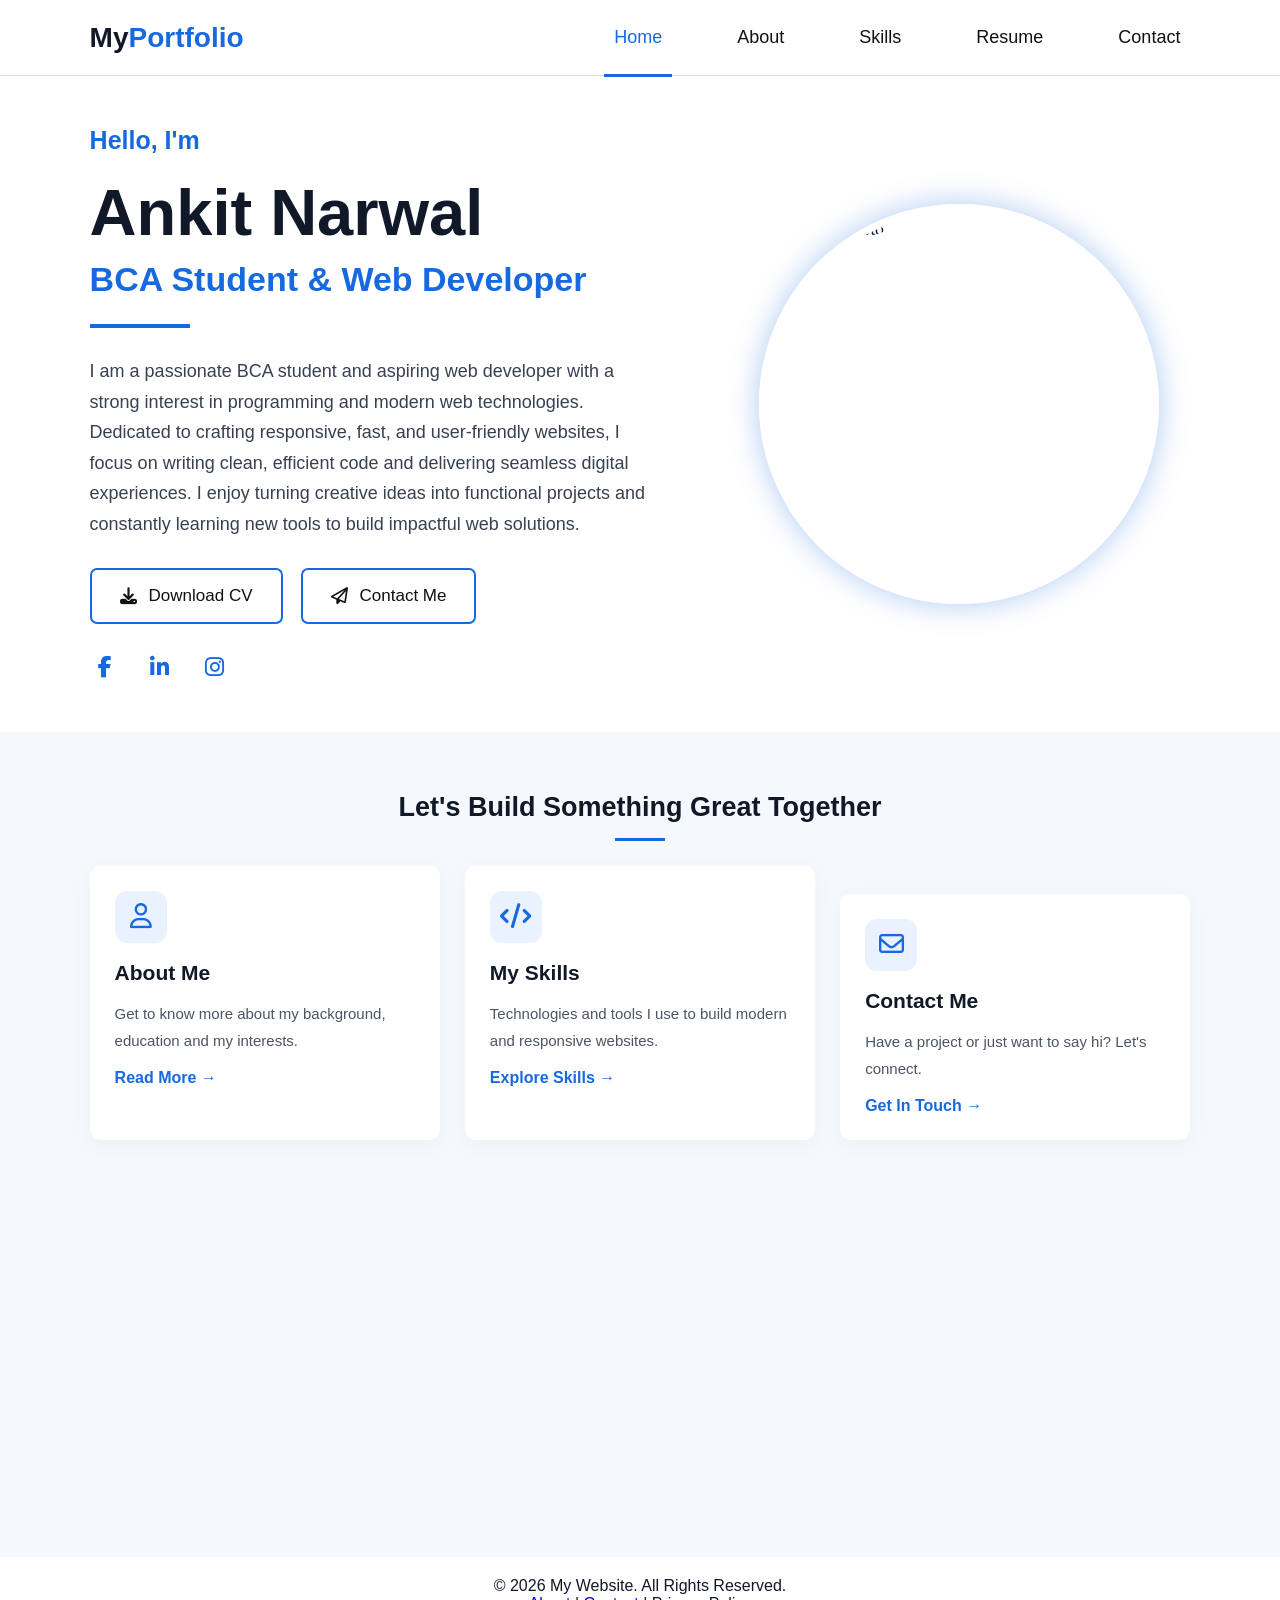
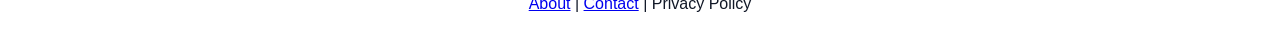
==== index.html @ ecdee52a "Rename home.html to index.html" ====
<!DOCTYPE html>
<html lang="en">
<head>
    <meta charset="UTF-8">
    <meta name="viewport" content="width=device-width, initial-scale=1.0">

    <title>MyPortfolio - BCA Student & Web Developer</title>

    <!-- CSS File -->
    <link rel="stylesheet" href="style.css">

    <!-- Font Awesome Icons -->
    <link rel="stylesheet"
          href="https://cdnjs.cloudflare.com/ajax/libs/font-awesome/6.5.1/css/all.min.css">
</head>

<body>

    <!-- ================= NAVBAR ================= -->
    <header>
        <nav class="navbar">

            <div class="logo">
                My<span>Portfolio</span>
            </div>

            <ul class="nav-links">
                <li><a href="#home" class="active">Home</a></li>
                <li><a href="about.html">About</a></li>
                <li><a href="skills.html">Skills</a></li>
                <li><a href="resume.html">Resume</a></li>
                <li><a href="contact.html">Contact</a></li>
            </ul>

        </nav>
    </header>


    <!-- ================= HERO SECTION ================= -->
    <section class="hero" id="home">

        <div class="hero-text">

            <h3>Hello, I'm</h3>

            <h1>Ankit Narwal</h1>

            <h2>BCA Student & Web Developer</h2>

            <div class="line"></div>

            <p>
                I am a passionate BCA student and aspiring web developer with a strong interest in programming and modern web technologies.
                Dedicated to crafting responsive, fast, and user-friendly websites, I focus on writing clean, efficient code and delivering seamless digital experiences.
                I enjoy turning creative ideas into functional projects and constantly learning new tools to build impactful web solutions.
            </p>
<div class="buttons">
    <a href="cv.pdf" download="cv.pdf" id="downloadBtn" class="btn secondary">
        <i class="fa-solid fa-download"></i> Download CV
    </a>

    <a href="contact.html" class="btn secondary">
        <i class="fa-regular fa-paper-plane"></i> Contact Me
    </a>
</div>
            

            <!-- Social Media -->
            <div class="social-icons">
                <a href="https://www.facebook.com/Ankit.narwal335">
                    <i class="fa-brands fa-facebook-f"></i></a>
                <a href="https://www.linkedin.com/in/ankit-narwal9835359835">
                    <i class="fa-brands fa-linkedin-in"></i></a>
                <a href="https://www.instagram.com/ankit.narwal335?stkn=NWt1cDQ1cmR1cjhk">
                    <i class="fa-brands fa-instagram"></i></a>
            </div>

        </div>


        <!-- Profile Image -->
        <div class="hero-image">

            <div class="circle">
                <img src="NARWAL.png" alt="Profile Photo">
            </div>

        </div>

    </section>


    <!-- ================= CARDS SECTION ================= -->
    <section class="cards-section">

        <h2>Let's Build Something Great Together</h2>

        <div class="small-line"></div>

        <div class="cards">

            <!-- About -->
            <div class="card" id="about">

                <div class="icon">
                    <i class="fa-regular fa-user"></i>
                </div>

                <h3>About Me</h3>

                <p>
                    Get to know more about my background,
                    education and my interests.
                </p>

                <a href="about.html">
                    Read More →
                </a>

            </div>

            <!-- Skills -->
            <div class="card" id="skills">

                <div class="icon">
                    <i class="fa-solid fa-code"></i>
                </div>

                <h3>My Skills</h3>

                <p>
                    Technologies and tools I use to build
                    modern and responsive websites.
                </p>

                <a href="skills.html">
                    Explore Skills →
                </a>

            </div>
            <div class="buttons"> 

            <!-- Contact -->
            <div class="card" id="contact">

                <div class="icon">
                    <i class="fa-regular fa-envelope"></i>
                </div>

                <h3>Contact Me</h3>

                <p>
                    Have a project or just want to say hi?
                    Let's connect.
                </p>

                <a href="contact.html">
                    Get In Touch →
                </a>

            </div>
        </div>
    </section>

    <!-- ================= RESUME ================= -->
    <section id="resume"></section>
   <!-- Footer -->
    <footer>
      <p>&copy; 2026 My Website. All Rights Reserved.</p>
      <p><a href="about.html">About</a> | <a href="contact.html">Contact</a> | Privacy Policy</p>
    </footer>

    <!-- Toast Notification Box -->
    <div id="toast" class="toast">Resume download started!</div>

    <!-- JavaScript -->
    <script>
      const downloadBtn = document.getElementById("downloadBtn");
      const toast = document.getElementById("toast");

      downloadBtn.addEventListener("click", function(e) {
        e.preventDefault();       
        toast.className = "toast show"; 
        setTimeout(function() {
          window.open("cv.pdf", "_blank");
        }, 1500);
        setTimeout(function() { 
          toast.className = "toast"; 
        }, 6000);
      });
    </script>
  </body>
</html>
---- style.css ----
/* ================= BASIC ================= */
* {
    margin: 0;
    padding: 0;
    box-sizing: border-box;
}
html {
    scroll-behavior: smooth;
}
body {
    font-family: Arial, sans-serif;
    color: #111827;
    background: white;
}
/* ================= NAVBAR ================= */
header {
    border-bottom: 1px solid #ddd;
}
.navbar {
    height: 75px;
    display: flex;
    align-items: center;
    justify-content: space-between;
    padding: 0 7%;
}
.logo {
    font-size: 28px;
    font-weight: bold;
}
.logo span {
    color: #1769e0;
}
.nav-links {
    display: flex;
    list-style: none;
    gap: 55px;
}
.nav-links a {
    text-decoration: none;
    color: #111;
    font-size: 18px;
    padding: 27px 10px;
}
.nav-links a:hover,
.nav-links .active {
    color: #1769e0;
    border-bottom: 3px solid #1769e0;
}
/* ================= HERO ================= */
.hero {
    min-height: 560px;
    display: flex;
    align-items: center;
    justify-content: space-between;
    padding: 50px 7%;
}
.hero-text {
    width: 52%;
}
.hero-text h3 {
    color: #1769e0;
    font-size: 25px;
    margin-bottom: 20px;
}
.hero-text h1 {
    font-size: 65px;
    margin-bottom: 10px;
}
.hero-text h2 {
    color: #1769e0;
    font-size: 34px;
    margin-bottom: 25px;
}
.line {
    width: 100px;
    height: 4px;
    background: #1769e0;
    margin-bottom: 28px;
}
.hero-text p {
    font-size: 18px;
    line-height: 1.7;
    max-width: 650px;
    color: #374151;
}
/* ================= BUTTONS ================= */
.buttons {
    display: flex;
    gap: 18px;
    margin-top: 28px;
}
.btn {
    text-decoration: none;
    padding: 16px 28px;
    border-radius: 7px;
    font-size: 17px;
    display: inline-flex;
    gap: 12px;
    align-items: center;
}
.primary {
    background: #1769e0;
    color: white;
    border: 2px solid #1769e0;
}
.secondary {
    border: 2px solid #1769e0;
    color: #111;
}
.primary:hover {
    background: #0d55bd;
}
.secondary:hover {
    background: #1769e0;
    color: white;
}
/* ================= SOCIAL ICONS ================= */
.social-icons {
    display: flex;
    gap: 25px;
    margin-top: 28px;
}
.social-icons a {
    width: 30px;
    height: 30px;
    display: flex;
    align-items: center;
    justify-content: center;
    color: #1769e0;
    font-size: 22px;
    text-decoration: none;
}
/* ================= PROFILE IMAGE ================= */
.hero-image {
    width: 42%;
    display: flex;
    justify-content: center;
}
.circle {
    width: 400px;
    height: 400px;
    border-radius: 50%;
    padding: 10px;
    border: 7px solid white;
    box-shadow: 0 0 30px rgba(23, 105, 224, 0.35);
    overflow: hidden;
}
.circle img {
    width: 100%;
    height: 100%;
    object-fit: cover;
    border-radius: 50%;
}
/* ================= CARDS SECTION ================= */
.cards-section {
    background: #f5f8fc;
    padding: 60px 7% 80px; /* thoda padding badha di */
    text-align: center;
    min-height: calc(100vh - 75px); /* <-- YE LINE ADD KAREIN (Screen poori bhari dikhegi) */
}
.cards-section > h2 {
    font-size: 27px;
    margin-bottom: 15px;
}
.small-line {
    width: 50px;
    height: 3px;
    background: #1769e0;
    margin: auto;
    margin-bottom: 25px;
}
/* ================= CARDS ================= */
.cards {
    display: grid;
    grid-template-columns: repeat(3, 1fr);
    gap: 25px;
}
.card {
    background: white;
    text-align: left;
    padding: 25px;
    min-height: 230px;
    border-radius: 10px;
    box-shadow: 0 5px 20px rgba(0, 0, 0, 0.04);
}
.icon {
    width: 52px;
    height: 52px;
    display: flex;
    align-items: center;
    justify-content: center;
    background: #eaf2ff;
    color: #1769e0;
    border-radius: 12px;
    font-size: 25px;
    margin-bottom: 18px;
}
.card h3 {
    font-size: 21px;
    margin-bottom: 15px;
}
.card p {
    color: #4b5563;
    font-size: 15px;      
    line-height: 1.8;      
    margin-bottom: 15px;
}
.card p b {
    color: #111827;
    display: inline-block;
}
.card a {
    color: #1769e0;
    font-weight: bold;
    text-decoration: none;
    font-size: 16px;
}
.card:hover {
    transform: translateY(-5px);
    transition: 0.3s;
}
/* ================= MOBILE ================= */
@media (max-width: 900px) {
    .navbar {
        height: auto;
        padding: 20px;
        flex-direction: column;
        gap: 20px;
    }
    .nav-links {
        gap: 15px;
        flex-wrap: wrap;
        justify-content: center;
    }
    .nav-links a {
        padding: 10px;
    }
    .hero {
        flex-direction: column;
        text-align: center;
        padding: 50px 20px;
    }
    .hero-text {
        width: 100%;
    }
    .hero-text h1 {
        font-size: 48px;
    }
    .hero-text h2 {
        font-size: 27px;
    }
    .line {
        margin: 20px auto;
    }
    .buttons {
        justify-content: center;
        flex-wrap: wrap;
    }
    .social-icons {
        justify-content: center;
    }
    .hero-image {
        width: 100%;
        margin-top: 40px;
    }
    .circle {
        width: 300px;
        height: 300px;
    }
    .cards {
        grid-template-columns: 1fr 1fr;
    }
}
@media (max-width: 600px) {
    .nav-links {
        gap: 5px;
    }
    .nav-links a {
        font-size: 15px;
    }
    .hero-text h1 {
        font-size: 40px;
    }
    .hero-text h2 {
        font-size: 23px;
    }
    .cards {
        grid-template-columns: 1fr;
    }
    .circle {
        width: 250px;
        height: 250px;
    }
}
footer {
    text-align: center;
    padding: 20px;
}

/* Centered Notice with CSS Animation */
.toast {
    visibility: hidden;
    min-width: 250px;
    background-color: #2563eb;
    color: #ffffff;
    text-align: center;
    border-radius: 8px;
    padding: 12px 20px;
    position: fixed;
    z-index: 1000;
    right: 25px;
    bottom: 25px;
    font-size: 14px;
    font-weight: 500;
    box-shadow: 0 4px 12px rgba(0, 0, 0, 0.15);
    opacity: 0;
    transition: opacity 0.4s ease, bottom 0.4s ease;
}

.toast.show {
    visibility: visible;
    opacity: 1;
    bottom: 35px;
}
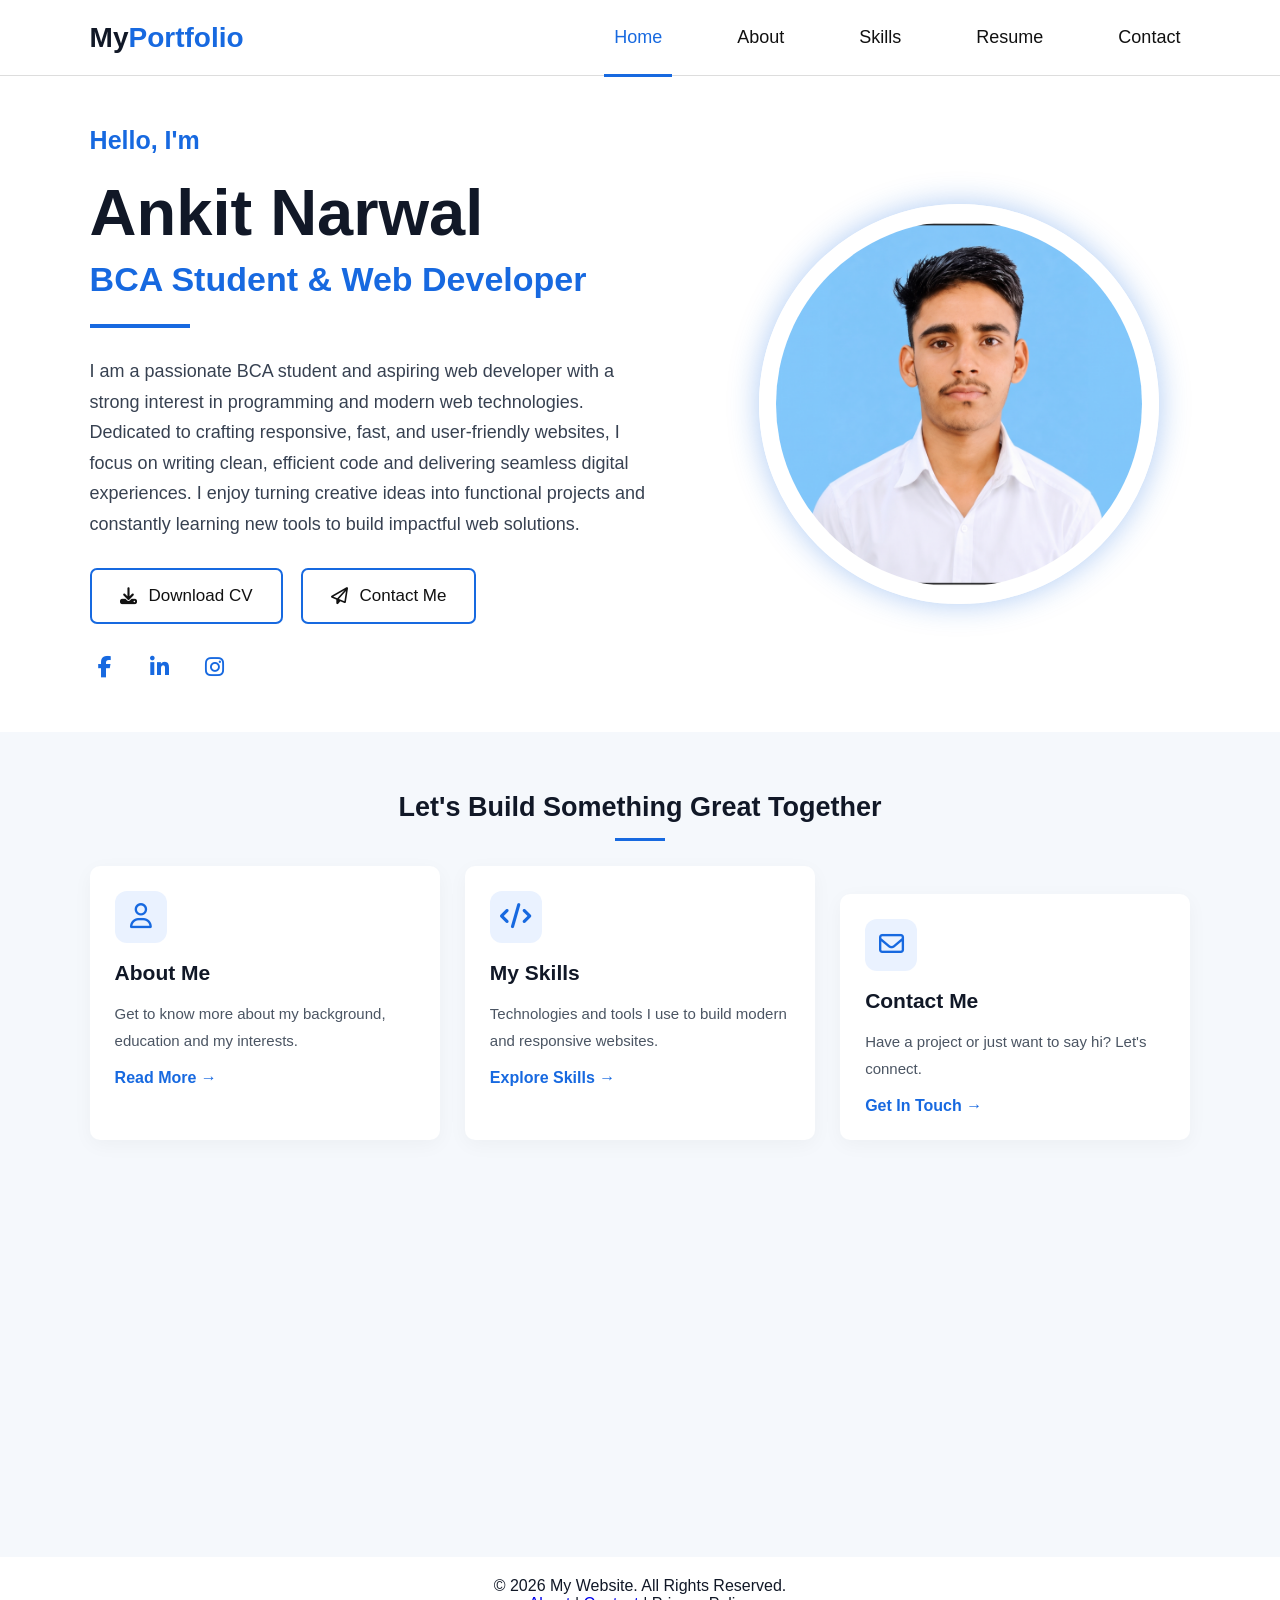
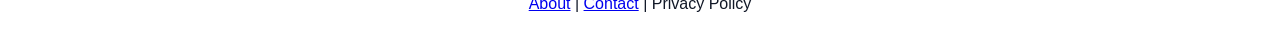
==== commit 67bd5328: "Update index.html" ====
--- a/index.html
+++ b/index.html
@@ -25,7 +25,7 @@
             </div>
 
             <ul class="nav-links">
-                <li><a href="#home" class="active">Home</a></li>
+                <li><a href="home" class="active">Home</a></li>
                 <li><a href="about.html">About</a></li>
                 <li><a href="skills.html">Skills</a></li>
                 <li><a href="resume.html">Resume</a></li>
